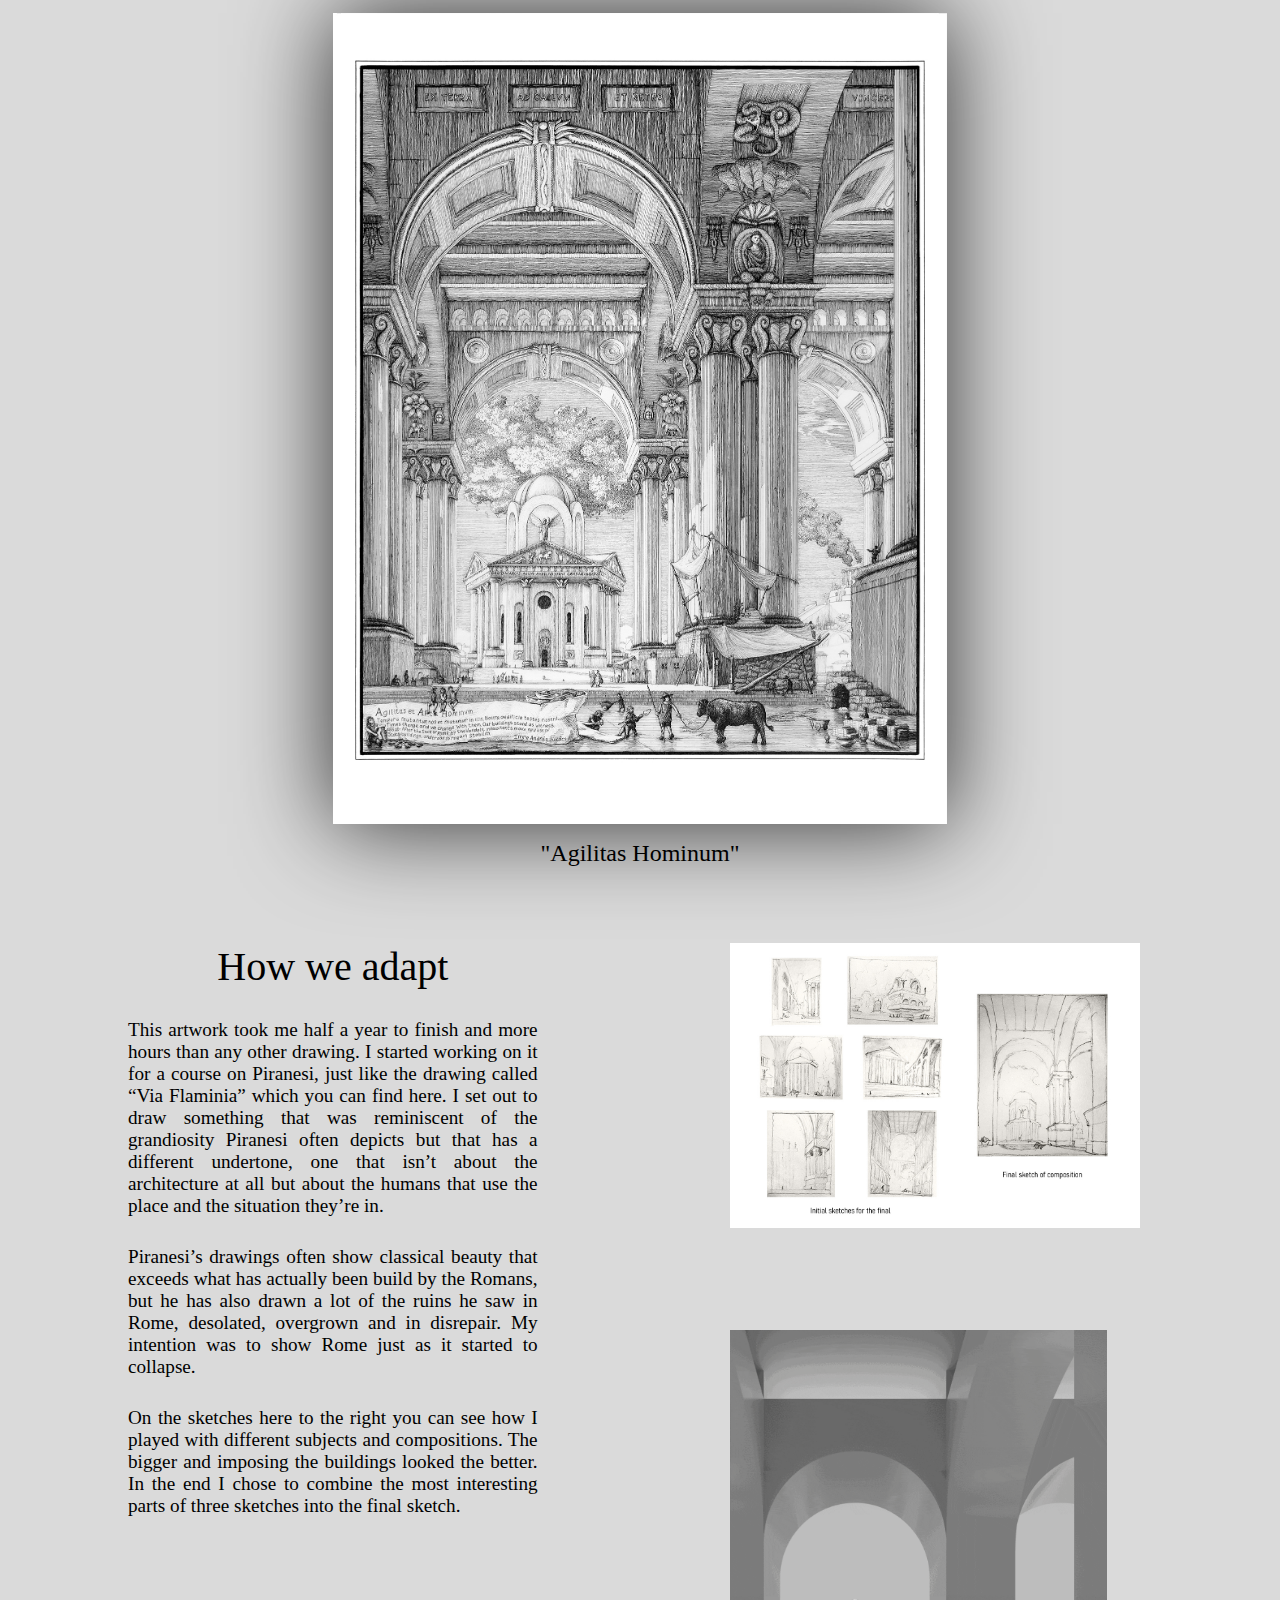
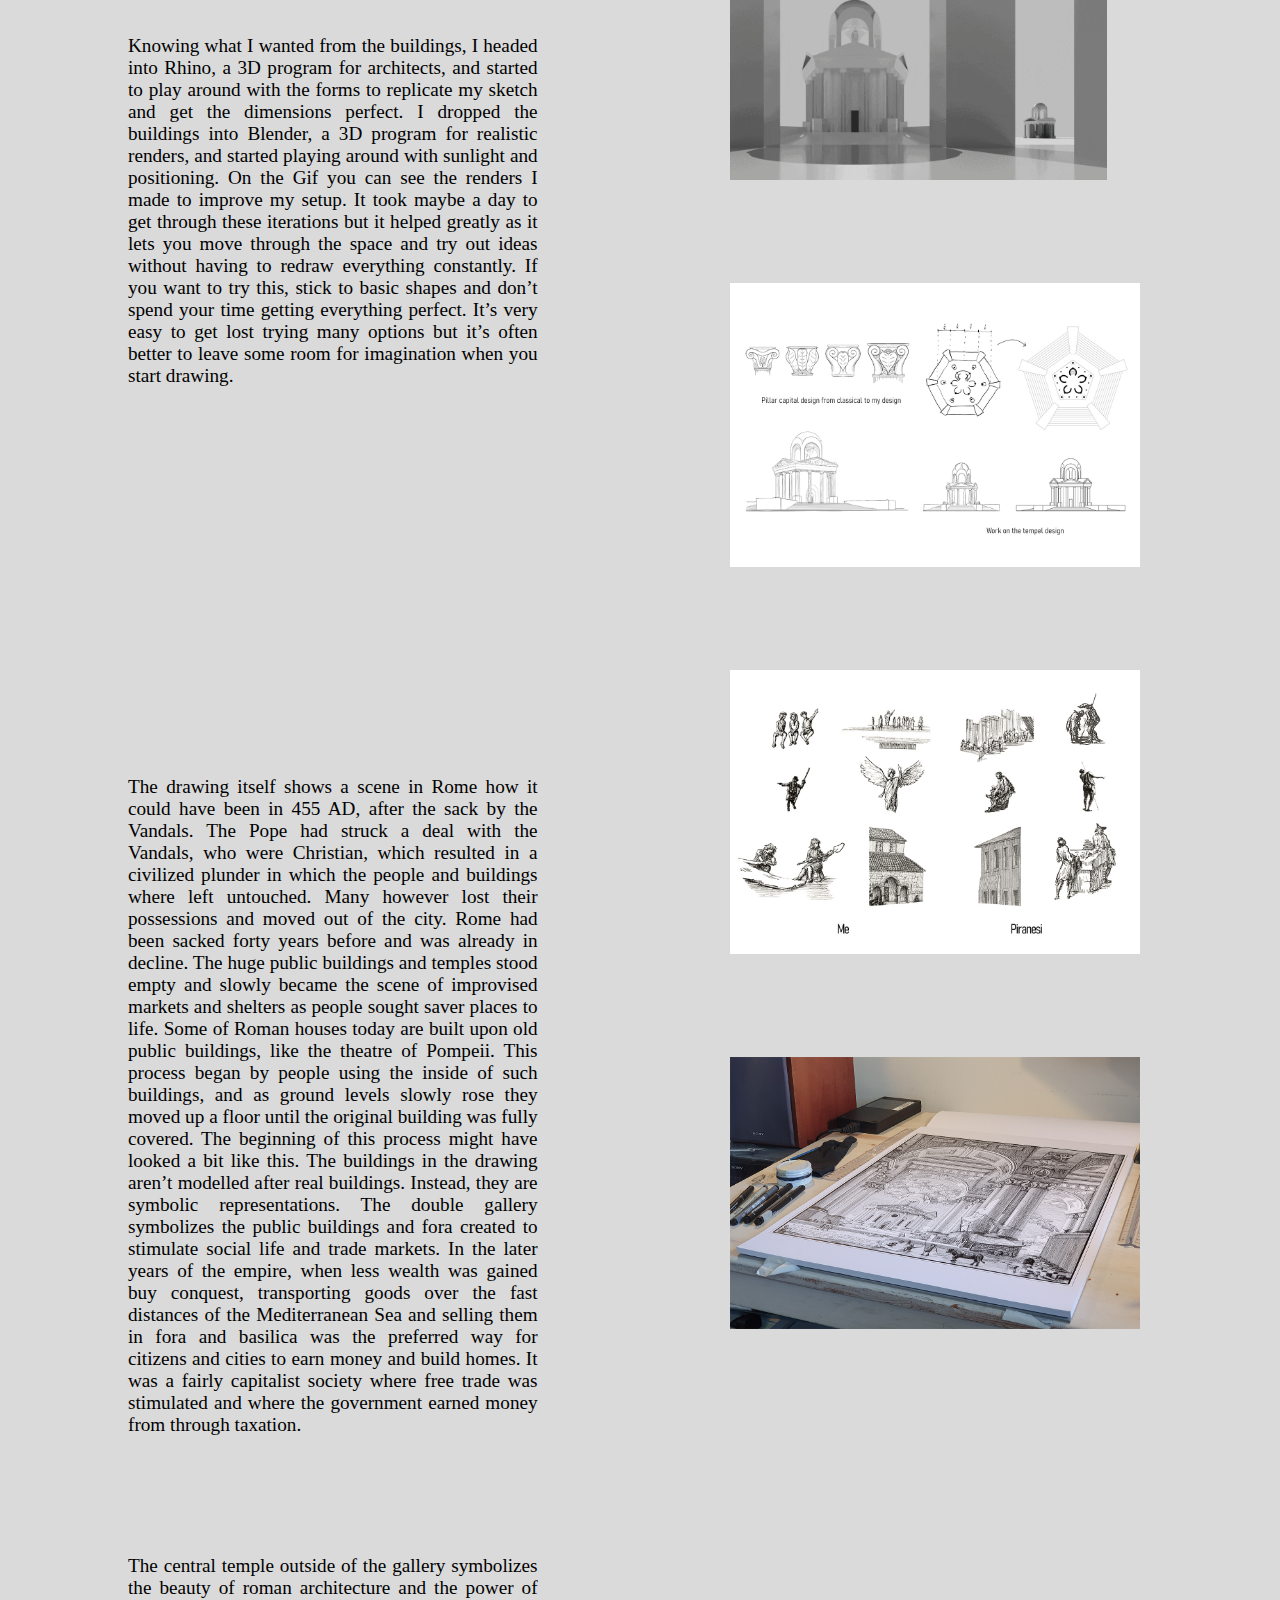
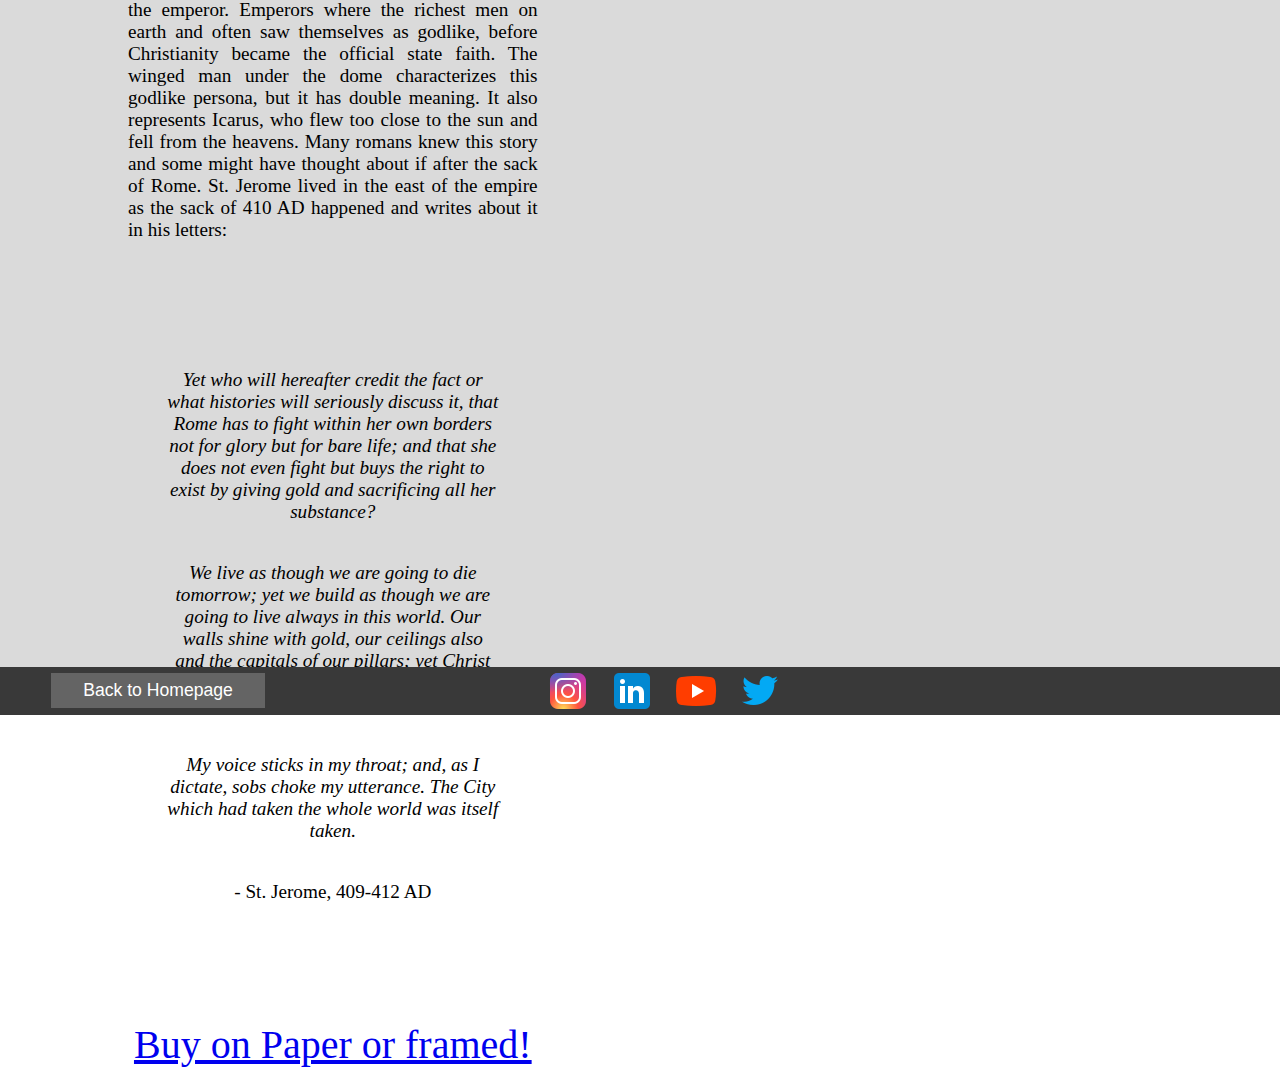
==== a agilitas.html @ 48f0b9c6 "Yes" ====
<html> 


<head>
    <link rel="stylesheet" href="support - agilitas.css", href="https://fonts.googleapis.com/css?family=Tangerine",>
    <meta name="a agilitas" content="width=device-width, initial-scale=1.0" />
</head>

<body>

   <div class="layout">
    <div class="scroll"> <img src="files/scroll for more.png" alt="oops"></div>
    <div class="mainart"> <img src="files/agilitas/agilitas.jpg" alt="oops"> <div class="name">"Agilitas Hominum"</div>  </div>

   <div class="story">
    <div class="storytext">
    <div class="h2"> How we adapt </div>
    <div class="p">This artwork took me half a year to finish and more hours than any other drawing. I started working on it for a course on Piranesi, just like the drawing called “Via Flaminia” which you can find here. I set out to draw something that was reminiscent of the grandiosity Piranesi often depicts but that has a different undertone, one that isn’t about the architecture at all but about the humans that use the place and the situation they’re in. </div>
       <div class="p">   Piranesi’s drawings often show classical beauty that exceeds what has actually been build by the Romans, but he has also drawn a lot of the ruins he saw in Rome, desolated, overgrown and in disrepair. My intention was to show Rome just as it started to collapse. 
    </div>
    
      <div class="p">   On the sketches here to the right you can see how I played with different subjects and compositions. The bigger and imposing the buildings looked the better. In the end I chose to combine the most interesting parts of three sketches into the final sketch. 
    </div>
    <div class="empty1"></div>
  <div class="p">Knowing what I wanted from the buildings, I headed into Rhino, a 3D program for architects, and started to play around with the forms to replicate my sketch and get the dimensions perfect. I dropped the buildings into Blender, a 3D program for realistic renders, and started playing around with sunlight and positioning. On the Gif you can see the renders I made to improve my setup. It took maybe a day to get through these iterations but it helped greatly as it lets you move through the space and try out ideas without having to redraw everything constantly. If you want to try this, stick to basic shapes and don’t spend your time getting everything perfect. It’s very easy to get lost trying many options but it’s often better to leave some room for imagination when you start drawing. 
    </div>
    <div class="empty"></div>
  <div class="p">    
    The drawing itself shows a scene in Rome how it could have been in 455 AD, after the sack by the Vandals. The Pope had struck a deal with the Vandals, who were Christian, which resulted in a civilized plunder in which the people and buildings where left untouched. Many however lost their possessions and moved out of the city. Rome had been sacked forty years before and was already in decline. The huge public buildings and temples stood empty and slowly became the scene of improvised markets and shelters as people sought saver places to life. Some of Roman houses today are built upon old public buildings, like the theatre of Pompeii. This process began by people using the inside of such buildings, and as ground levels slowly rose they moved up a floor until the original building was fully covered. The beginning of this process might have looked a bit like this. The buildings in the drawing aren’t modelled after real buildings. Instead, they are symbolic representations. The double gallery symbolizes the public buildings and fora created to stimulate social life and trade markets. In the later years of the empire, when less wealth was gained buy conquest, transporting goods over the fast distances of the Mediterranean Sea and selling them in fora and basilica was the preferred way for citizens and cities to earn money and build homes. It was a fairly capitalist society where free trade was stimulated and where the government earned money from through taxation. 
    </div>
    <div class="empty1"></div>
      <div class="p">    
        The central temple outside of the gallery symbolizes the beauty of roman architecture and the power of the emperor. Emperors where the richest men on earth and often saw themselves as godlike, before Christianity became the official state faith. The winged man under the dome characterizes this godlike persona, but it has double meaning. It also represents Icarus, who flew too close to the sun and fell from the heavens. Many romans knew this story and some might have thought about if after the sack of Rome. St. Jerome lived in the east of the empire as the sack of 410 AD happened and writes about it in his letters:
    </div>
    <div class="empty1"></div>

    <div class="p2"> <i>Yet who will hereafter credit the fact or what histories will seriously discuss it, that Rome has to fight within her own borders not for glory but for bare life; and that she does not even fight but buys the right to exist by giving gold and sacrificing all her substance?</i>
    </div>

    <div class="p2"> <i>We live as though we are going to die tomorrow; yet we build as though we are going to live always in this world. Our walls shine with gold, our ceilings also and the capitals of our pillars; yet Christ dies before our doors naked and hungry in the persons of His poor.</i>
    </div>

    <div class="p2"> <i>My voice sticks in my throat; and, as I dictate, sobs choke my utterance. The City which had taken the whole world was itself taken.</i>
    </div>

    <div class="p2"> -	St. Jerome, 409-412 AD
    </div>
    <div class="empty1"></div>

    <div class="linkingsale"> <a href="https://www.etsy.com/listing/1435533461/fantasy-prints-for-wall-decoration?click_key=1bdd60cf60c857a8c574599f367bb729424d5f3d%3A1435533461&click_sum=53bb1281&ref=shop_home_active_1" target="_blank"> Buy on Paper or framed! </a></div>

   </div>

   <div class="rightimages"> <img src="files/agilitas/sketches.jpg" alt="oops"></div>
   <div class="rightimages"> <img src="files/agilitas/gif composition.gif" alt="oops"></a></div>
   <div class="rightimages"> <img src="files/agilitas/temple.jpg" alt="oops"></a></div>
      <div class="rightimages"> <img src="files/agilitas/people.jpg" alt="oops"></a></div>
      <div class="rightimages"> <img src="files/agilitas/photo.jpg" alt="oops"></a></div>


  
   </div>
   <div class="media"> <div class="bar">
    <div class="insta">      
      <a href="https://www.instagram.com/imres.ink" target="_blank"> <img src="files/insticon.png"></a>
    </div>
    <div class="linkedin">      
      <a href="https://www.linkedin.com/in/imre-lukacs/" target="_blank"><img src="files/linkicon.png"></a> 
    </div>
    <div class="youtube">      
      <a href="https://www.youtube.com/@imrelukacs" target="_blank"><img src="files/youticon.png"></a>
    </div>
    <div class="twitter"> 
      <a href="https://twitter.com/ImreALukacs" target="_blank"><img src="files/twiticon.png"></a>     
    </div>
  </div>

  <nav><a href="#" onclick="history.back()"> <button type="button" class="homepage"><spann class="button__text">Back to Homepage</spann></button> </a></nav>
  </div>


</body>


</html>
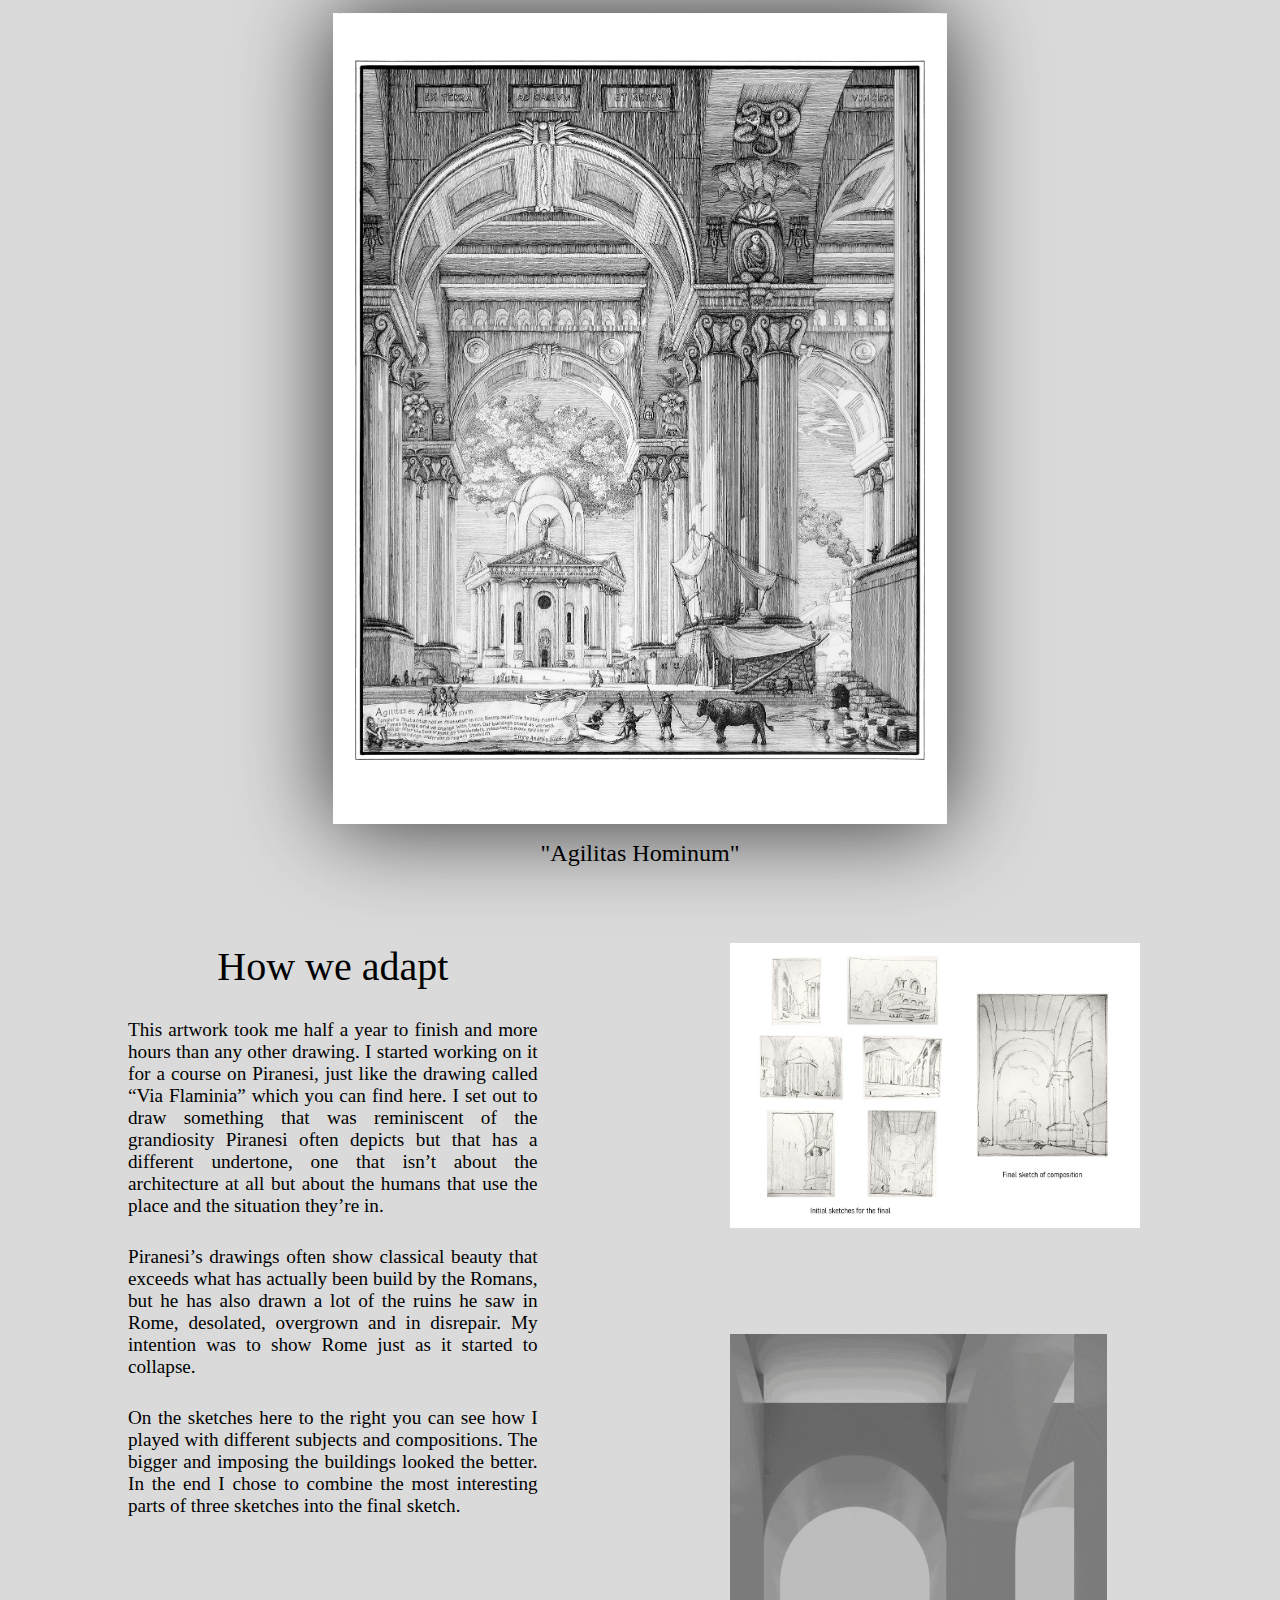
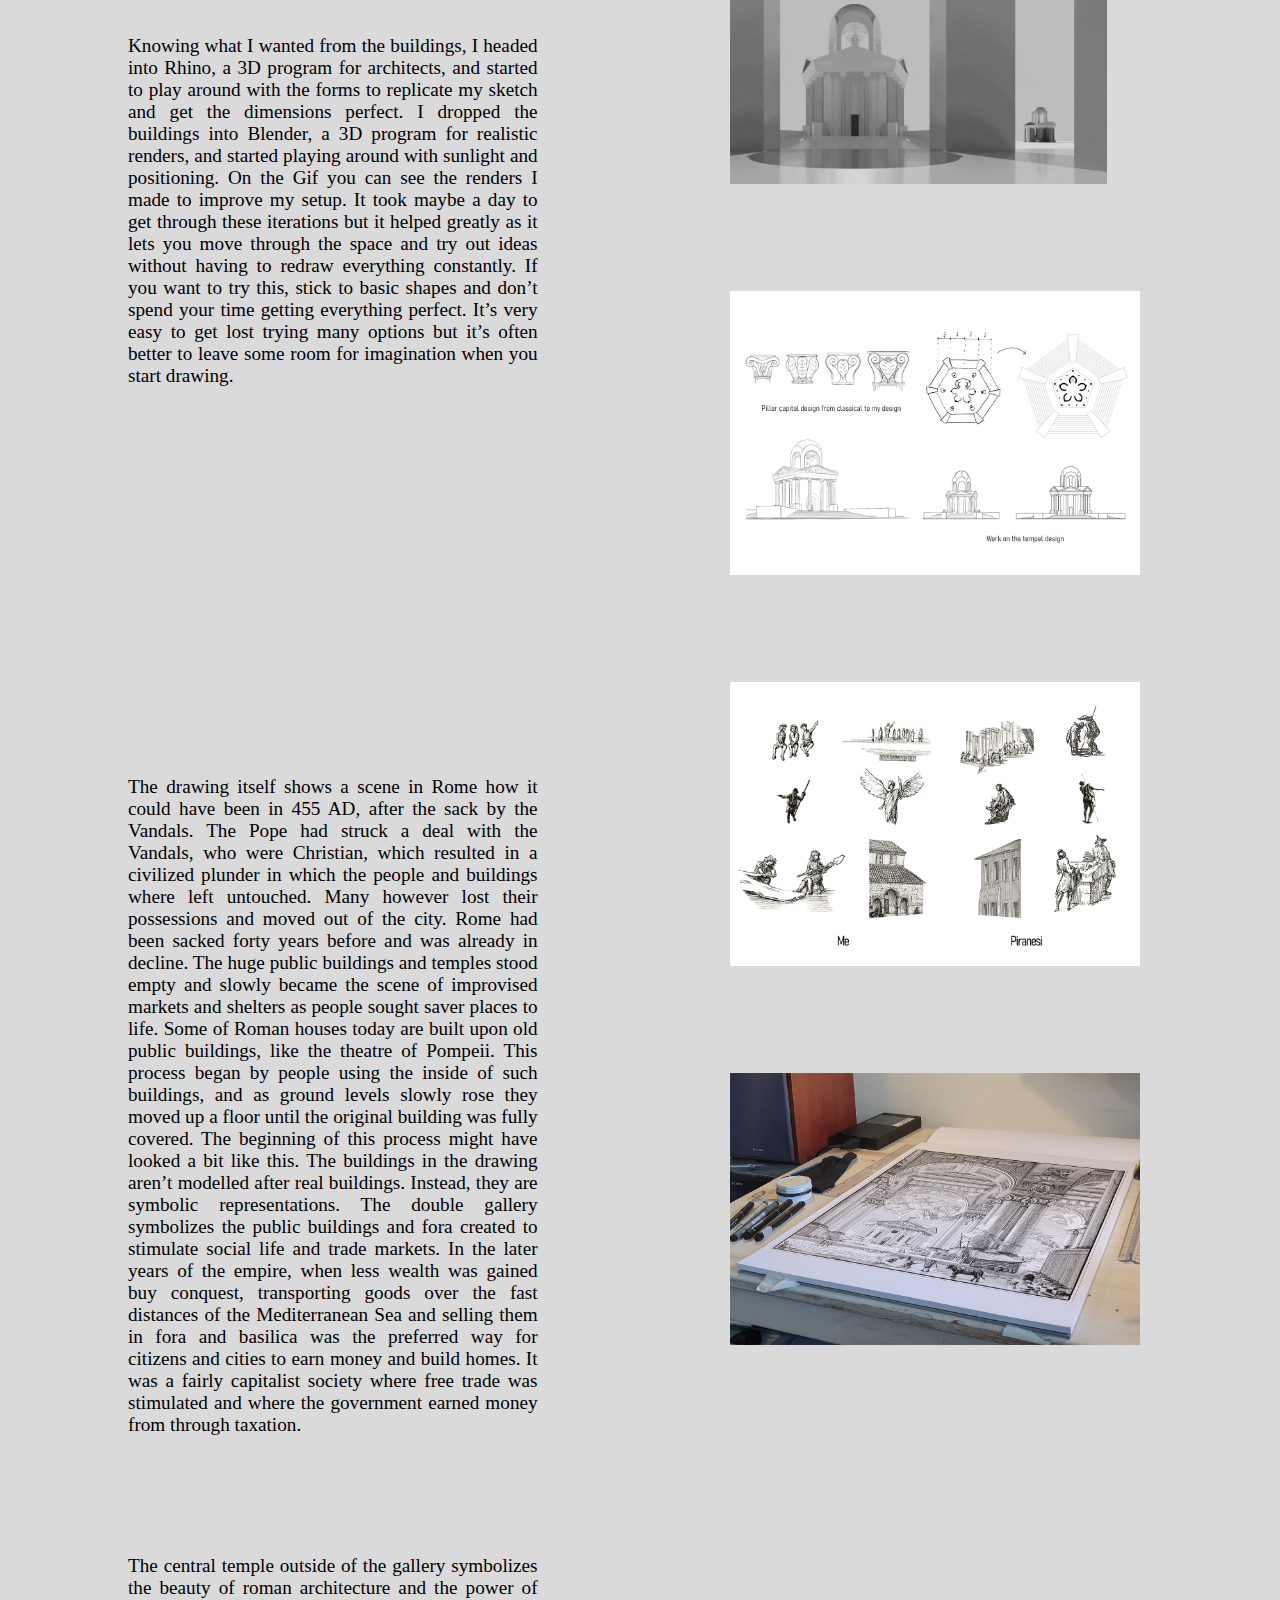
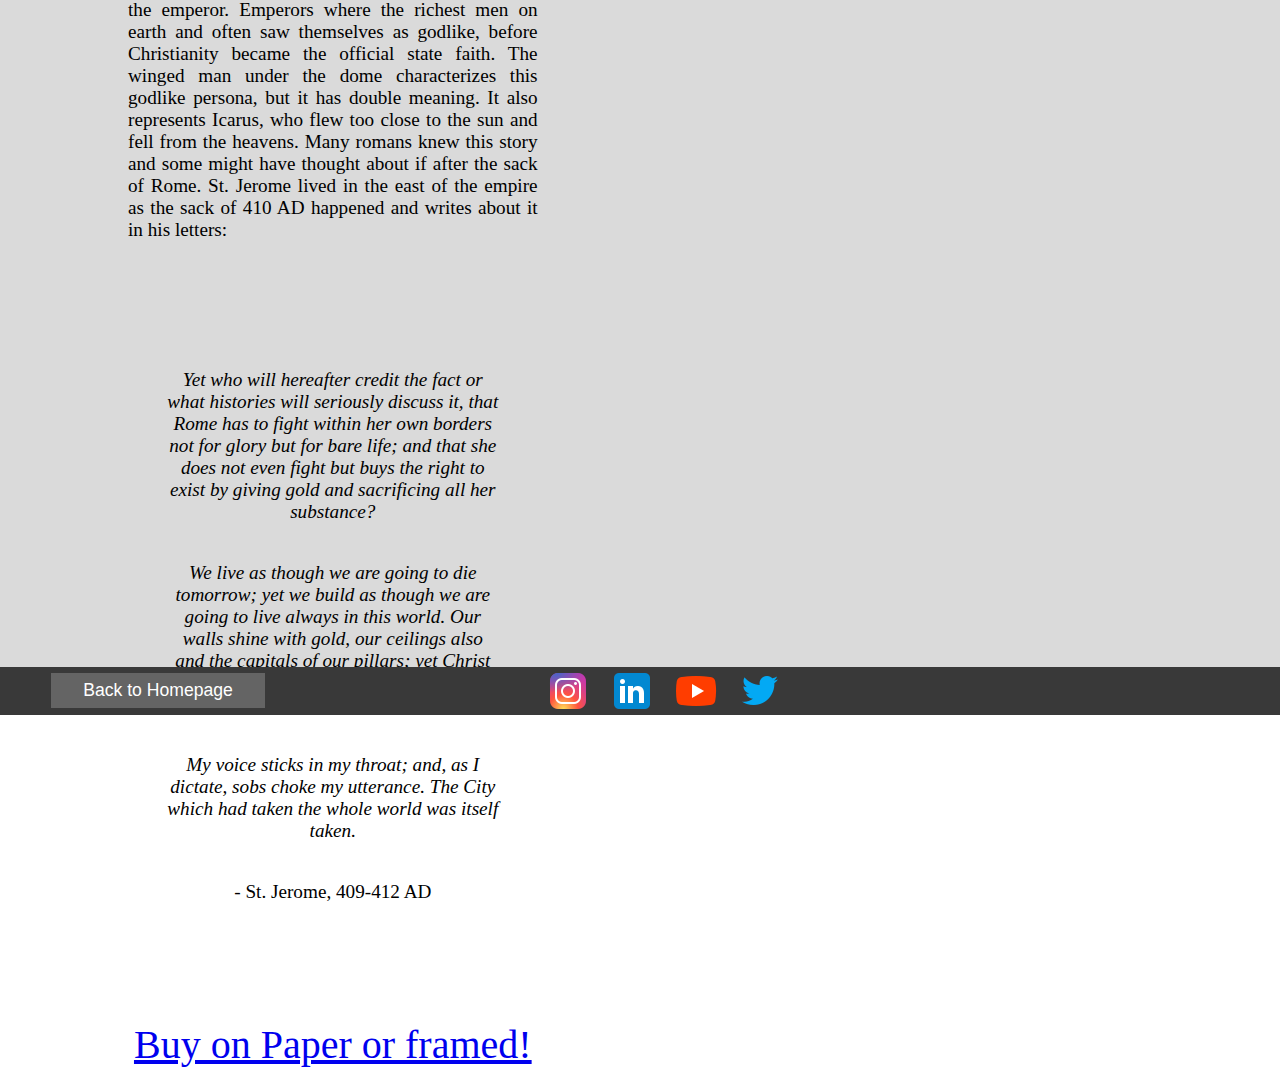
==== commit 72f8bf1b: "updates" ====
--- a/a agilitas.html
+++ b/a agilitas.html
@@ -1,3 +1,5 @@
+<!DOCTYPE html>
+
 <html> 
 
 
@@ -47,7 +49,7 @@
     </div>
     <div class="empty1"></div>
 
-    <div class="linkingsale"> <a href="https://www.etsy.com/listing/1435533461/fantasy-prints-for-wall-decoration?click_key=1bdd60cf60c857a8c574599f367bb729424d5f3d%3A1435533461&click_sum=53bb1281&ref=shop_home_active_1" target="_blank"> Buy on Paper or framed! </a></div>
+    <div class="linkingsale"> <a href="https://imreink.etsy.com/listing/1675913087/agilitas-hominum" target="_blank"> Buy on Paper or framed! </a></div>
 
    </div>
 
